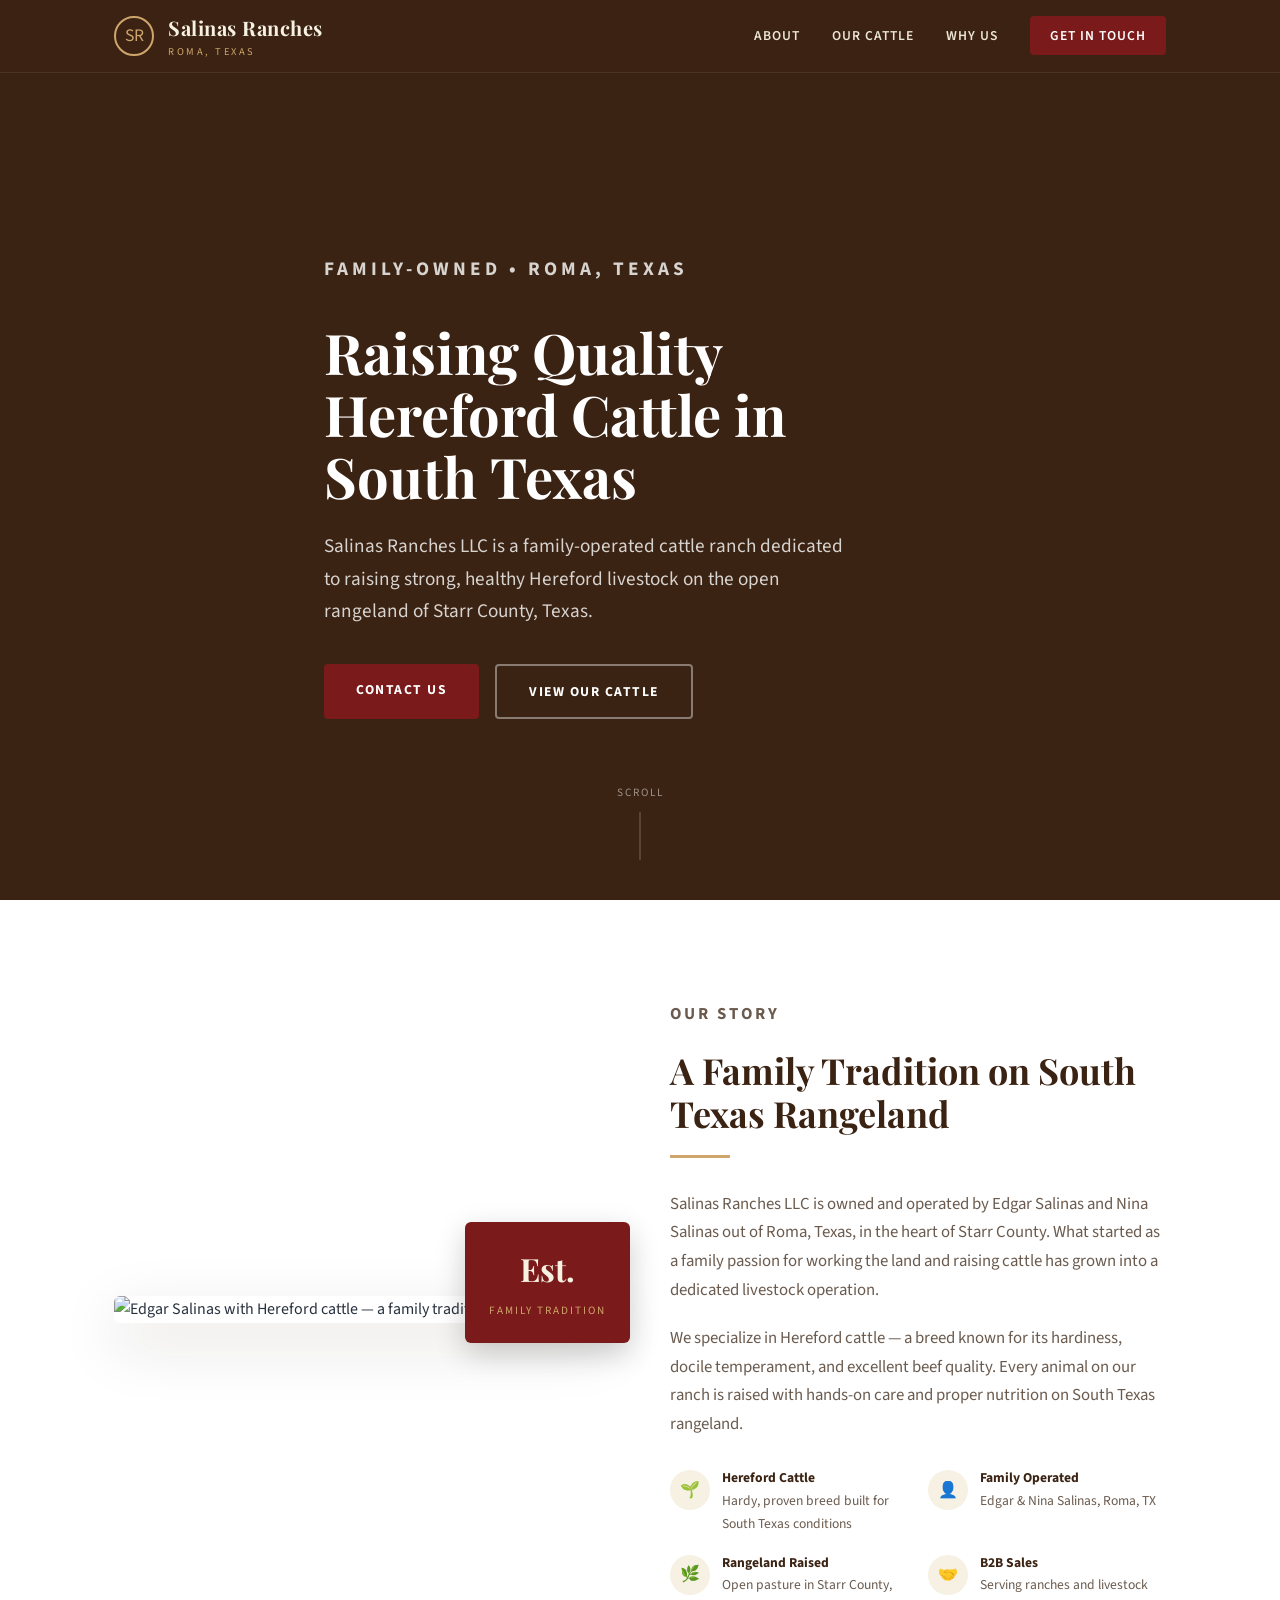
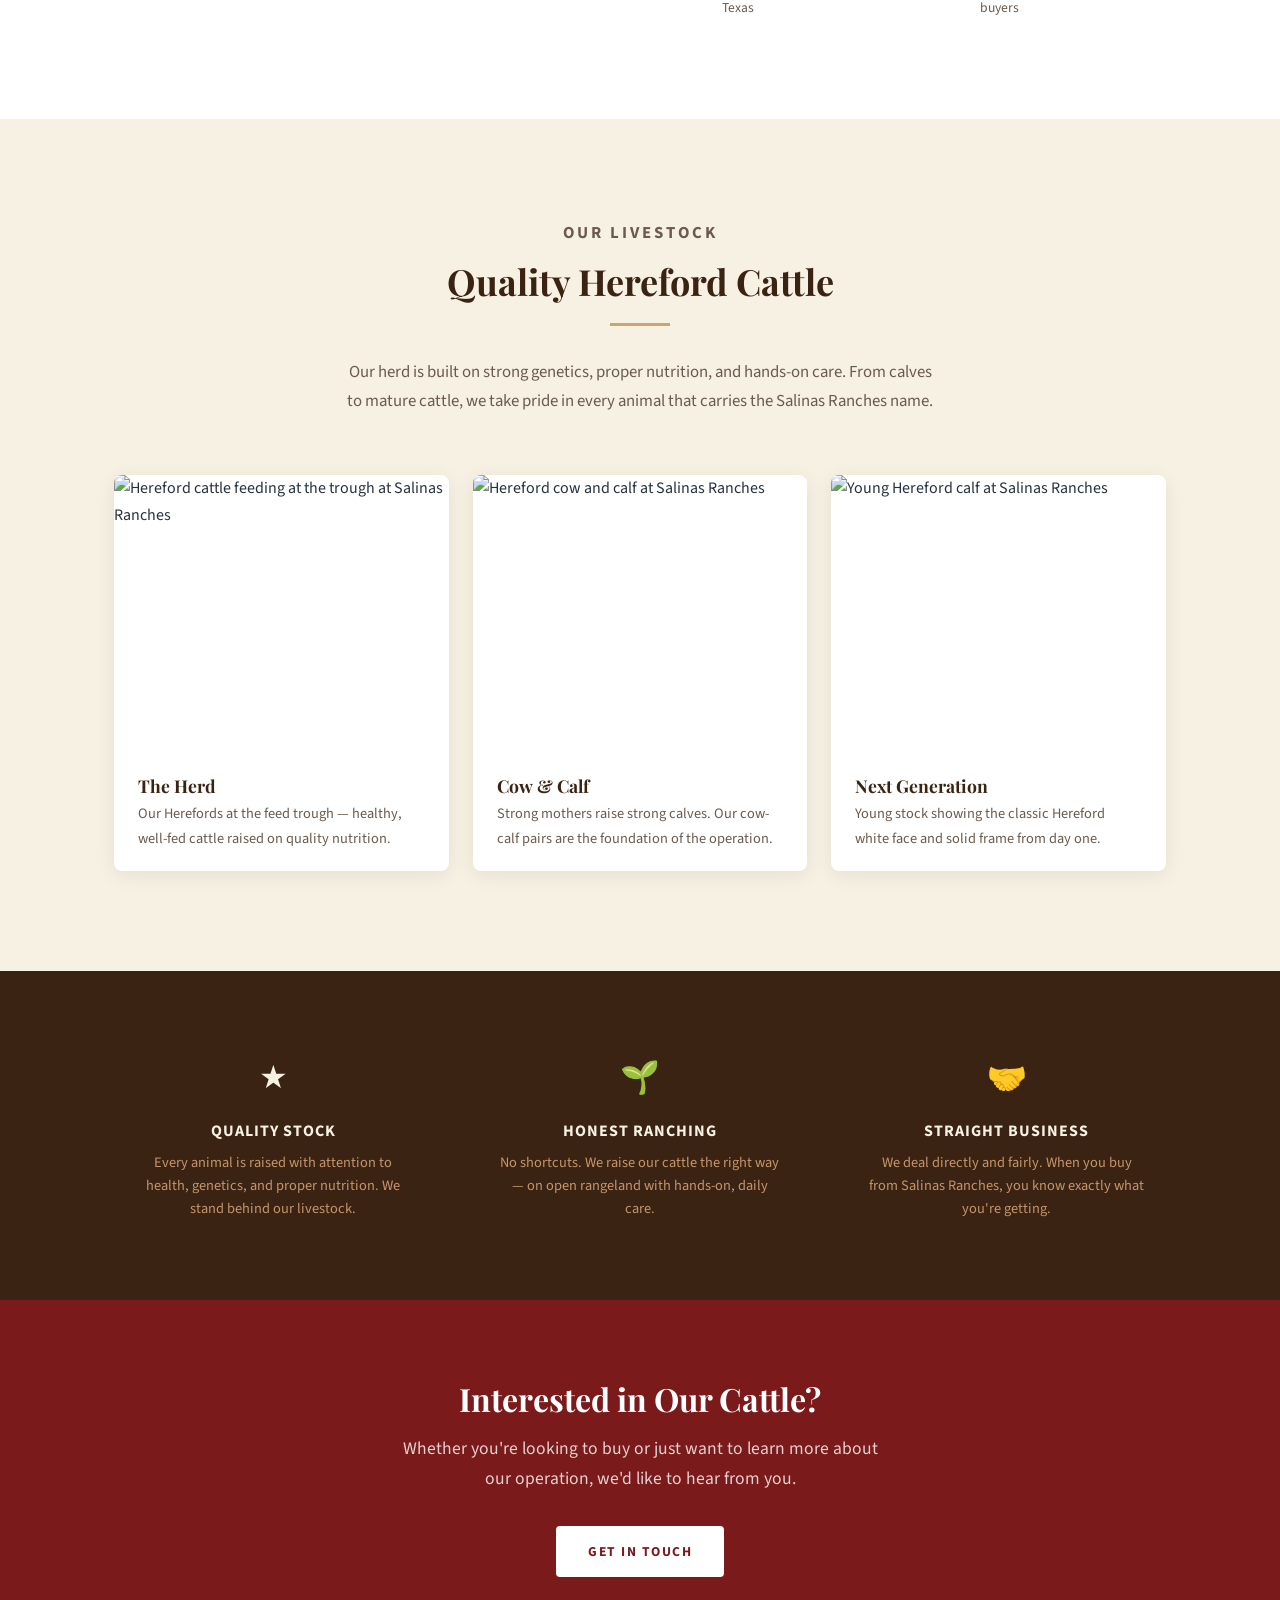
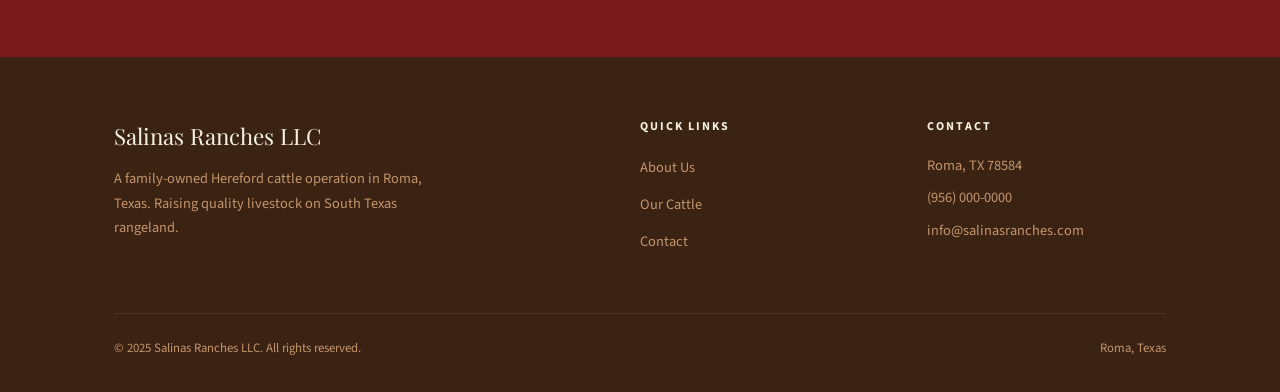
==== index.html @ a9dc79f1 "feat: initial Salinas Ranches LLC website Two-page static site for a family-owned Hereford cattle ra" ====
<!DOCTYPE html>
<html lang="en">
<head>
  <meta charset="UTF-8">
  <meta name="viewport" content="width=device-width, initial-scale=1.0">
  <title>Salinas Ranches LLC — Quality Hereford Cattle | Roma, Texas</title>
  <meta name="description" content="Salinas Ranches LLC is a family-owned Hereford cattle operation in Roma, Texas. Quality livestock raised with care on South Texas rangeland.">

  <!-- Fonts -->
  <link rel="preconnect" href="https://fonts.googleapis.com">
  <link rel="preconnect" href="https://fonts.gstatic.com" crossorigin>
  <link href="https://fonts.googleapis.com/css2?family=Playfair+Display:wght@400;700&family=Source+Sans+3:wght@400;600;700&display=swap" rel="stylesheet">

  <link rel="stylesheet" href="css/style.css">
</head>
<body>

  <!-- ========== HEADER ========== -->
  <header class="site-header">
    <nav class="nav container">
      <a href="index.html" class="nav-brand">
        <div class="nav-brand-icon">SR</div>
        <div>
          <span class="nav-brand-text">Salinas Ranches</span>
          <span class="nav-brand-sub">Roma, Texas</span>
        </div>
      </a>

      <button class="nav-toggle" aria-label="Toggle navigation" onclick="document.querySelector('.nav-links').classList.toggle('open')">
        <span></span><span></span><span></span>
      </button>

      <ul class="nav-links">
        <li><a href="#about">About</a></li>
        <li><a href="#cattle">Our Cattle</a></li>
        <li><a href="#values">Why Us</a></li>
        <li><a href="contact.html" class="nav-cta">Get in Touch</a></li>
      </ul>
    </nav>
  </header>

  <!-- ========== HERO ========== -->
  <section class="hero">
    <div class="hero-bg"></div>
    <div class="container hero-content">
      <p class="hero-label">Family-Owned &bull; Roma, Texas</p>
      <h1>Raising Quality Hereford Cattle in South&nbsp;Texas</h1>
      <p>Salinas Ranches LLC is a family-operated cattle ranch dedicated to raising strong, healthy Hereford livestock on the open rangeland of Starr County, Texas.</p>
      <div class="hero-actions">
        <a href="contact.html" class="btn btn-primary">Contact Us</a>
        <a href="#cattle" class="btn btn-outline">View Our Cattle</a>
      </div>
    </div>
    <div class="hero-scroll">
      Scroll
      <div class="hero-scroll-line"></div>
    </div>
  </section>

  <!-- ========== ABOUT ========== -->
  <section id="about" class="about">
    <div class="container about-grid">
      <div class="about-image-wrap">
        <img src="images/heritage-edgar.jpg" alt="Edgar Salinas with Hereford cattle — a family tradition">
        <div class="about-image-badge">
          <strong>Est.</strong>
          <span>Family Tradition</span>
        </div>
      </div>

      <div class="about-text">
        <p class="section-label">Our Story</p>
        <h2 class="section-heading">A Family Tradition on South Texas&nbsp;Rangeland</h2>
        <hr class="section-divider">
        <p>Salinas Ranches LLC is owned and operated by Edgar Salinas and Nina Salinas out of Roma, Texas, in the heart of Starr County. What started as a family passion for working the land and raising cattle has grown into a dedicated livestock operation.</p>
        <p>We specialize in Hereford cattle — a breed known for its hardiness, docile temperament, and excellent beef quality. Every animal on our ranch is raised with hands-on care and proper nutrition on South Texas rangeland.</p>

        <div class="about-details">
          <div class="about-detail">
            <div class="about-detail-icon">&#127793;</div>
            <div>
              <h4>Hereford Cattle</h4>
              <p>Hardy, proven breed built for South Texas conditions</p>
            </div>
          </div>
          <div class="about-detail">
            <div class="about-detail-icon">&#128100;</div>
            <div>
              <h4>Family Operated</h4>
              <p>Edgar &amp; Nina Salinas, Roma, TX</p>
            </div>
          </div>
          <div class="about-detail">
            <div class="about-detail-icon">&#127807;</div>
            <div>
              <h4>Rangeland Raised</h4>
              <p>Open pasture in Starr County, Texas</p>
            </div>
          </div>
          <div class="about-detail">
            <div class="about-detail-icon">&#129309;</div>
            <div>
              <h4>B2B Sales</h4>
              <p>Serving ranches and livestock buyers</p>
            </div>
          </div>
        </div>
      </div>
    </div>
  </section>

  <!-- ========== OUR CATTLE ========== -->
  <section id="cattle" class="cattle">
    <div class="container">
      <div class="cattle-header">
        <p class="section-label">Our Livestock</p>
        <h2 class="section-heading">Quality Hereford Cattle</h2>
        <hr class="section-divider">
        <p>Our herd is built on strong genetics, proper nutrition, and hands-on care. From calves to mature cattle, we take pride in every animal that carries the Salinas Ranches name.</p>
      </div>

      <div class="cattle-gallery">
        <div class="cattle-card">
          <img src="images/herd-feeding.jpg" alt="Hereford cattle feeding at the trough at Salinas Ranches">
          <div class="cattle-card-body">
            <h3>The Herd</h3>
            <p>Our Herefords at the feed trough — healthy, well-fed cattle raised on quality nutrition.</p>
          </div>
        </div>

        <div class="cattle-card">
          <img src="images/cow-and-calf.jpg" alt="Hereford cow and calf at Salinas Ranches">
          <div class="cattle-card-body">
            <h3>Cow &amp; Calf</h3>
            <p>Strong mothers raise strong calves. Our cow-calf pairs are the foundation of the operation.</p>
          </div>
        </div>

        <div class="cattle-card">
          <img src="images/young-calf.jpg" alt="Young Hereford calf at Salinas Ranches">
          <div class="cattle-card-body">
            <h3>Next Generation</h3>
            <p>Young stock showing the classic Hereford white face and solid frame from day one.</p>
          </div>
        </div>
      </div>
    </div>
  </section>

  <!-- ========== VALUES ========== -->
  <section id="values" class="values">
    <div class="container values-grid">
      <div class="value-item">
        <div class="value-item-icon">&#9733;</div>
        <h3>Quality Stock</h3>
        <p>Every animal is raised with attention to health, genetics, and proper nutrition. We stand behind our livestock.</p>
      </div>
      <div class="value-item">
        <div class="value-item-icon">&#127793;</div>
        <h3>Honest Ranching</h3>
        <p>No shortcuts. We raise our cattle the right way — on open rangeland with hands-on, daily care.</p>
      </div>
      <div class="value-item">
        <div class="value-item-icon">&#129309;</div>
        <h3>Straight Business</h3>
        <p>We deal directly and fairly. When you buy from Salinas Ranches, you know exactly what you're getting.</p>
      </div>
    </div>
  </section>

  <!-- ========== CTA ========== -->
  <section class="cta-banner">
    <div class="container">
      <h2>Interested in Our Cattle?</h2>
      <p>Whether you're looking to buy or just want to learn more about our operation, we'd like to hear from you.</p>
      <a href="contact.html" class="btn btn-white">Get in Touch</a>
    </div>
  </section>

  <!-- ========== FOOTER ========== -->
  <footer class="site-footer">
    <div class="container">
      <div class="footer-grid">
        <div>
          <div class="footer-brand">Salinas Ranches LLC</div>
          <p class="footer-desc">A family-owned Hereford cattle operation in Roma, Texas. Raising quality livestock on South Texas rangeland.</p>
        </div>

        <div>
          <div class="footer-heading">Quick Links</div>
          <ul class="footer-links">
            <li><a href="#about">About Us</a></li>
            <li><a href="#cattle">Our Cattle</a></li>
            <li><a href="contact.html">Contact</a></li>
          </ul>
        </div>

        <div>
          <div class="footer-heading">Contact</div>
          <div class="footer-contact-item">Roma, TX 78584</div>
          <div class="footer-contact-item">(956) 000-0000</div>
          <div class="footer-contact-item">info@salinasranches.com</div>
        </div>
      </div>

      <div class="footer-bottom">
        <span>&copy; 2025 Salinas Ranches LLC. All rights reserved.</span>
        <span>Roma, Texas</span>
      </div>
    </div>
  </footer>

</body>
</html>
---- css/style.css ----
/* ===================================================
   Salinas Ranches LLC — Roma, Texas
   =================================================== */

/* --- Reset & Base --- */
*, *::before, *::after {
  margin: 0;
  padding: 0;
  box-sizing: border-box;
}

:root {
  --brown-dark: #3B2313;
  --brown: #5C3D2E;
  --brown-medium: #8B5E3C;
  --brown-light: #C4956A;
  --maroon: #7B1A1A;
  --maroon-dark: #5A1010;
  --maroon-light: #9B2C2C;
  --gold: #CEA66B;
  --sage: #a09a7d;
  --cream: #F6F1E3;
  --cream-dark: #EDE6D4;
  --white: #FFFFFF;
  --text: #28323F;
  --text-light: #6B5B4F;
  --border: #D9CDBF;
}

html {
  scroll-behavior: smooth;
  font-size: 16px;
}

body {
  font-family: 'Source Sans 3', 'Segoe UI', sans-serif;
  color: var(--text);
  background: var(--cream);
  background-image: url("data:image/svg+xml,%3Csvg width='40' height='40' xmlns='http://www.w3.org/2000/svg'%3E%3Cfilter id='n'%3E%3CfeTurbulence type='fractalNoise' baseFrequency='0.9' numOctaves='4' stitchTiles='stitch'/%3E%3C/filter%3E%3Crect width='100%25' height='100%25' filter='url(%23n)' opacity='0.03'/%3E%3C/svg%3E");
  line-height: 1.7;
  -webkit-font-smoothing: antialiased;
}

img {
  max-width: 100%;
  height: auto;
  display: block;
}

a {
  color: var(--brown-medium);
  text-decoration: none;
  transition: color 0.2s;
}

a:hover {
  color: var(--maroon);
}

h1, h2, h3, h4 {
  font-family: 'Playfair Display', Georgia, serif;
  font-weight: 700;
  line-height: 1.2;
  color: var(--brown-dark);
}

/* --- Utility --- */
.container {
  max-width: 1100px;
  margin: 0 auto;
  padding: 0 24px;
}

.section-label {
  font-family: 'Source Sans 3', sans-serif;
  font-size: 0.75rem;
  font-weight: 700;
  letter-spacing: 3px;
  text-transform: uppercase;
  color: var(--maroon);
  margin-bottom: 12px;
}

.section-heading {
  font-size: 2.25rem;
  margin-bottom: 20px;
}

.section-divider {
  width: 60px;
  height: 3px;
  background: var(--gold);
  border: none;
  margin-bottom: 32px;
}

/* ===================================================
   HEADER / NAV
   =================================================== */
.site-header {
  position: fixed;
  top: 0;
  left: 0;
  right: 0;
  z-index: 100;
  background: rgba(59, 35, 19, 0.95);
  backdrop-filter: blur(8px);
  border-bottom: 1px solid rgba(255,255,255,0.08);
}

.nav {
  display: flex;
  align-items: center;
  justify-content: space-between;
  height: 72px;
}

.nav-brand {
  display: flex;
  align-items: center;
  gap: 14px;
  color: var(--cream);
  text-decoration: none;
}

.nav-brand-icon {
  width: 40px;
  height: 40px;
  border: 2px solid var(--gold);
  border-radius: 50%;
  display: flex;
  align-items: center;
  justify-content: center;
  font-size: 1.1rem;
  color: var(--gold);
}

.nav-brand-text {
  font-family: 'Playfair Display', Georgia, serif;
  font-size: 1.25rem;
  font-weight: 700;
  letter-spacing: 0.5px;
}

.nav-brand-sub {
  font-family: 'Source Sans 3', sans-serif;
  font-size: 0.65rem;
  letter-spacing: 2.5px;
  text-transform: uppercase;
  color: var(--gold);
  display: block;
  margin-top: -2px;
}

.nav-links {
  display: flex;
  align-items: center;
  gap: 32px;
  list-style: none;
}

.nav-links a {
  color: var(--cream-dark);
  font-size: 0.85rem;
  font-weight: 600;
  letter-spacing: 1px;
  text-transform: uppercase;
  padding: 4px 0;
  border-bottom: 2px solid transparent;
  transition: all 0.2s;
}

.nav-links a:hover,
.nav-links a.active {
  color: var(--white);
  border-bottom-color: var(--gold);
}

.nav-cta {
  background: var(--maroon) !important;
  color: var(--white) !important;
  padding: 10px 20px !important;
  border-radius: 4px;
  border-bottom: none !important;
}

.nav-cta:hover {
  background: var(--maroon-dark) !important;
}

/* Mobile nav toggle */
.nav-toggle {
  display: none;
  background: none;
  border: none;
  cursor: pointer;
  padding: 8px;
}

.nav-toggle span {
  display: block;
  width: 24px;
  height: 2px;
  background: var(--cream);
  margin: 5px 0;
  transition: all 0.3s;
}

/* ===================================================
   HERO
   =================================================== */
.hero {
  position: relative;
  min-height: 100vh;
  display: flex;
  align-items: center;
  overflow: hidden;
  background: var(--brown-dark);
}

.hero-bg {
  position: absolute;
  inset: 0;
  background-image: url('../images/hero-cattle.jpg');
  background-size: cover;
  background-position: center 40%;
  filter: brightness(0.45);
}

.hero-content {
  position: relative;
  z-index: 2;
  max-width: 680px;
  padding-top: 72px;
}

.hero-label {
  font-family: 'Source Sans 3', sans-serif;
  font-size: 0.75rem;
  font-weight: 700;
  letter-spacing: 4px;
  text-transform: uppercase;
  color: var(--gold);
  margin-bottom: 20px;
}

.hero h1 {
  font-size: 3.5rem;
  color: var(--white);
  margin-bottom: 24px;
  line-height: 1.1;
}

.hero p {
  font-size: 1.2rem;
  color: rgba(255,255,255,0.8);
  line-height: 1.7;
  margin-bottom: 36px;
  max-width: 520px;
}

.hero-actions {
  display: flex;
  gap: 16px;
  flex-wrap: wrap;
}

.btn {
  display: inline-block;
  padding: 14px 32px;
  font-family: 'Source Sans 3', sans-serif;
  font-size: 0.85rem;
  font-weight: 700;
  letter-spacing: 1.5px;
  text-transform: uppercase;
  border-radius: 4px;
  cursor: pointer;
  transition: all 0.25s;
  border: none;
  text-align: center;
}

.btn-primary {
  background: var(--maroon);
  color: var(--white);
}

.btn-primary:hover {
  background: var(--maroon-dark);
  color: var(--white);
}

.btn-outline {
  background: transparent;
  color: var(--white);
  border: 2px solid rgba(255,255,255,0.4);
}

.btn-outline:hover {
  border-color: var(--white);
  color: var(--white);
}

/* Scroll indicator */
.hero-scroll {
  position: absolute;
  bottom: 40px;
  left: 50%;
  transform: translateX(-50%);
  z-index: 2;
  text-align: center;
  color: rgba(255,255,255,0.5);
  font-size: 0.7rem;
  letter-spacing: 2px;
  text-transform: uppercase;
}

.hero-scroll-line {
  width: 1px;
  height: 48px;
  background: rgba(255,255,255,0.3);
  margin: 10px auto 0;
  animation: scrollPulse 2s ease-in-out infinite;
}

@keyframes scrollPulse {
  0%, 100% { opacity: 0.3; transform: scaleY(1); }
  50% { opacity: 0.8; transform: scaleY(1.2); }
}

/* ===================================================
   ABOUT SECTION
   =================================================== */
.about {
  padding: 100px 0;
  background: var(--white);
}

.about-grid {
  display: grid;
  grid-template-columns: 1fr 1fr;
  gap: 60px;
  align-items: center;
}

.about-image-wrap {
  position: relative;
}

.about-image-wrap img {
  border-radius: 6px;
  box-shadow: 0 20px 60px rgba(44, 24, 16, 0.15);
}

.about-image-badge {
  position: absolute;
  bottom: -20px;
  right: -20px;
  background: var(--maroon);
  color: var(--cream);
  padding: 20px 24px;
  border-radius: 6px;
  text-align: center;
  box-shadow: 0 10px 30px rgba(0,0,0,0.2);
}

.about-image-badge strong {
  display: block;
  font-family: 'Playfair Display', serif;
  font-size: 2rem;
}

.about-image-badge span {
  font-size: 0.7rem;
  letter-spacing: 2px;
  text-transform: uppercase;
  color: var(--gold);
}

.about-text p {
  color: var(--text-light);
  margin-bottom: 20px;
  font-size: 1.05rem;
}

.about-details {
  display: grid;
  grid-template-columns: 1fr 1fr;
  gap: 20px;
  margin-top: 32px;
}

.about-detail {
  display: flex;
  align-items: flex-start;
  gap: 12px;
}

.about-detail-icon {
  width: 40px;
  height: 40px;
  background: var(--cream);
  border-radius: 50%;
  display: flex;
  align-items: center;
  justify-content: center;
  flex-shrink: 0;
  font-size: 1rem;
}

.about-detail h4 {
  font-family: 'Source Sans 3', sans-serif;
  font-size: 0.85rem;
  font-weight: 700;
  margin-bottom: 2px;
}

.about-detail p {
  font-size: 0.85rem !important;
  margin-bottom: 0 !important;
  color: var(--text-light);
}

/* ===================================================
   CATTLE SECTION
   =================================================== */
.cattle {
  padding: 100px 0;
  background: var(--cream);
}

.cattle-header {
  text-align: center;
  max-width: 600px;
  margin: 0 auto 60px;
}

.cattle-header .section-divider {
  margin-left: auto;
  margin-right: auto;
}

.cattle-header p {
  color: var(--text-light);
  font-size: 1.05rem;
}

.cattle-gallery {
  display: grid;
  grid-template-columns: repeat(3, 1fr);
  gap: 24px;
}

.cattle-card {
  border-radius: 8px;
  overflow: hidden;
  background: var(--white);
  box-shadow: 0 4px 20px rgba(44, 24, 16, 0.08);
  transition: transform 0.3s, box-shadow 0.3s;
}

.cattle-card:hover {
  transform: translateY(-4px);
  box-shadow: 0 12px 40px rgba(44, 24, 16, 0.15);
}

.cattle-card img {
  width: 100%;
  height: 280px;
  object-fit: cover;
}

.cattle-card-body {
  padding: 20px 24px;
}

.cattle-card-body h3 {
  font-size: 1.1rem;
  margin-bottom: 6px;
}

.cattle-card-body p {
  font-size: 0.9rem;
  color: var(--text-light);
}

/* ===================================================
   VALUES / FEATURES STRIP
   =================================================== */
.values {
  padding: 80px 0;
  background: var(--brown-dark);
  color: var(--cream);
}

.values-grid {
  display: grid;
  grid-template-columns: repeat(3, 1fr);
  gap: 48px;
  text-align: center;
}

.value-item-icon {
  font-size: 2rem;
  margin-bottom: 16px;
}

.value-item h3 {
  font-family: 'Source Sans 3', sans-serif;
  font-size: 1rem;
  font-weight: 700;
  letter-spacing: 1px;
  text-transform: uppercase;
  color: var(--cream);
  margin-bottom: 10px;
}

.value-item p {
  font-size: 0.9rem;
  color: var(--brown-light);
  line-height: 1.6;
  max-width: 280px;
  margin: 0 auto;
}

/* ===================================================
   CTA BANNER
   =================================================== */
.cta-banner {
  padding: 80px 0;
  background: var(--maroon);
  text-align: center;
  color: var(--white);
}

.cta-banner h2 {
  color: var(--white);
  font-size: 2rem;
  margin-bottom: 16px;
}

.cta-banner p {
  font-size: 1.1rem;
  color: rgba(255,255,255,0.8);
  margin-bottom: 32px;
  max-width: 500px;
  margin-left: auto;
  margin-right: auto;
}

.btn-white {
  background: var(--white);
  color: var(--maroon);
}

.btn-white:hover {
  background: var(--cream);
  color: var(--maroon-dark);
}

/* ===================================================
   FOOTER
   =================================================== */
.site-footer {
  padding: 60px 0 32px;
  background: var(--brown-dark);
  color: var(--brown-light);
}

.footer-grid {
  display: grid;
  grid-template-columns: 2fr 1fr 1fr;
  gap: 48px;
  margin-bottom: 48px;
}

.footer-brand {
  font-family: 'Playfair Display', serif;
  font-size: 1.4rem;
  color: var(--cream);
  margin-bottom: 12px;
}

.footer-desc {
  font-size: 0.9rem;
  line-height: 1.7;
  max-width: 340px;
}

.footer-heading {
  font-family: 'Source Sans 3', sans-serif;
  font-size: 0.75rem;
  font-weight: 700;
  letter-spacing: 2px;
  text-transform: uppercase;
  color: var(--cream);
  margin-bottom: 16px;
}

.footer-links {
  list-style: none;
}

.footer-links li {
  margin-bottom: 10px;
}

.footer-links a {
  color: var(--brown-light);
  font-size: 0.9rem;
}

.footer-links a:hover {
  color: var(--cream);
}

.footer-contact-item {
  font-size: 0.9rem;
  margin-bottom: 8px;
}

.footer-bottom {
  border-top: 1px solid rgba(255,255,255,0.08);
  padding-top: 24px;
  display: flex;
  justify-content: space-between;
  align-items: center;
  font-size: 0.8rem;
}

/* ===================================================
   CONTACT PAGE
   =================================================== */
.page-header {
  padding: 140px 0 60px;
  background: var(--brown-dark);
  text-align: center;
  color: var(--cream);
}

.page-header h1 {
  color: var(--cream);
  font-size: 2.75rem;
  margin-bottom: 12px;
}

.page-header p {
  color: var(--brown-light);
  font-size: 1.1rem;
}

.contact-section {
  padding: 80px 0;
  background: var(--white);
}

.contact-grid {
  display: grid;
  grid-template-columns: 1fr 1fr;
  gap: 60px;
  align-items: start;
}

.contact-about h2 {
  font-size: 1.75rem;
  margin-bottom: 20px;
}

.contact-about p {
  color: var(--text-light);
  font-size: 1rem;
  margin-bottom: 16px;
  line-height: 1.8;
}

.contact-about img {
  border-radius: 6px;
  margin-top: 24px;
  box-shadow: 0 10px 30px rgba(44, 24, 16, 0.12);
}

.contact-info-list {
  margin-top: 28px;
  padding-top: 28px;
  border-top: 1px solid var(--border);
}

.contact-info-item {
  display: flex;
  align-items: center;
  gap: 14px;
  margin-bottom: 18px;
  font-size: 1rem;
}

.contact-info-item .icon {
  width: 36px;
  height: 36px;
  background: var(--cream);
  border-radius: 50%;
  display: flex;
  align-items: center;
  justify-content: center;
  flex-shrink: 0;
}

/* Form styles */
.contact-form-wrap {
  background: var(--cream);
  border-radius: 8px;
  padding: 40px;
}

.contact-form-wrap h3 {
  font-size: 1.3rem;
  margin-bottom: 8px;
}

.contact-form-wrap > p {
  color: var(--text-light);
  font-size: 0.9rem;
  margin-bottom: 28px;
}

.form-group {
  margin-bottom: 20px;
}

.form-group label {
  display: block;
  font-size: 0.8rem;
  font-weight: 700;
  letter-spacing: 1px;
  text-transform: uppercase;
  color: var(--brown);
  margin-bottom: 6px;
}

.form-group input,
.form-group textarea,
.form-group select {
  width: 100%;
  padding: 12px 16px;
  font-family: 'Source Sans 3', sans-serif;
  font-size: 1rem;
  color: var(--text);
  background: var(--white);
  border: 1px solid var(--border);
  border-radius: 4px;
  transition: border-color 0.2s;
}

.form-group input:focus,
.form-group textarea:focus,
.form-group select:focus {
  outline: none;
  border-color: var(--maroon);
}

.form-group textarea {
  min-height: 120px;
  resize: vertical;
}

.form-row {
  display: grid;
  grid-template-columns: 1fr 1fr;
  gap: 16px;
}

.btn-submit {
  width: 100%;
  padding: 16px;
  background: var(--maroon);
  color: var(--white);
  font-family: 'Source Sans 3', sans-serif;
  font-size: 0.85rem;
  font-weight: 700;
  letter-spacing: 1.5px;
  text-transform: uppercase;
  border: none;
  border-radius: 4px;
  cursor: pointer;
  transition: background 0.25s;
}

.btn-submit:hover {
  background: var(--maroon-dark);
}

/* ===================================================
   MAP PLACEHOLDER
   =================================================== */
.map-section {
  height: 360px;
  background: var(--cream-dark);
  display: flex;
  align-items: center;
  justify-content: center;
  color: var(--text-light);
  font-size: 0.9rem;
  border-top: 1px solid var(--border);
}

/* ===================================================
   RESPONSIVE
   =================================================== */
@media (max-width: 900px) {
  .about-grid,
  .contact-grid {
    grid-template-columns: 1fr;
    gap: 40px;
  }

  .cattle-gallery {
    grid-template-columns: 1fr 1fr;
  }

  .footer-grid {
    grid-template-columns: 1fr;
    gap: 32px;
  }

  .values-grid {
    grid-template-columns: 1fr;
    gap: 40px;
  }

  .hero h1 {
    font-size: 2.5rem;
  }

  .section-heading {
    font-size: 1.75rem;
  }

  .about-image-badge {
    bottom: -12px;
    right: 12px;
  }
}

@media (max-width: 640px) {
  .nav-links {
    display: none;
    position: absolute;
    top: 72px;
    left: 0;
    right: 0;
    background: var(--brown-dark);
    flex-direction: column;
    padding: 24px;
    gap: 20px;
    border-top: 1px solid rgba(255,255,255,0.08);
  }

  .nav-links.open {
    display: flex;
  }

  .nav-toggle {
    display: block;
  }

  .hero {
    min-height: 85vh;
  }

  .hero h1 {
    font-size: 2rem;
  }

  .hero p {
    font-size: 1rem;
  }

  .hero-actions {
    flex-direction: column;
  }

  .cattle-gallery {
    grid-template-columns: 1fr;
  }

  .form-row {
    grid-template-columns: 1fr;
  }

  .contact-form-wrap {
    padding: 28px 20px;
  }

  .footer-bottom {
    flex-direction: column;
    gap: 8px;
    text-align: center;
  }
}
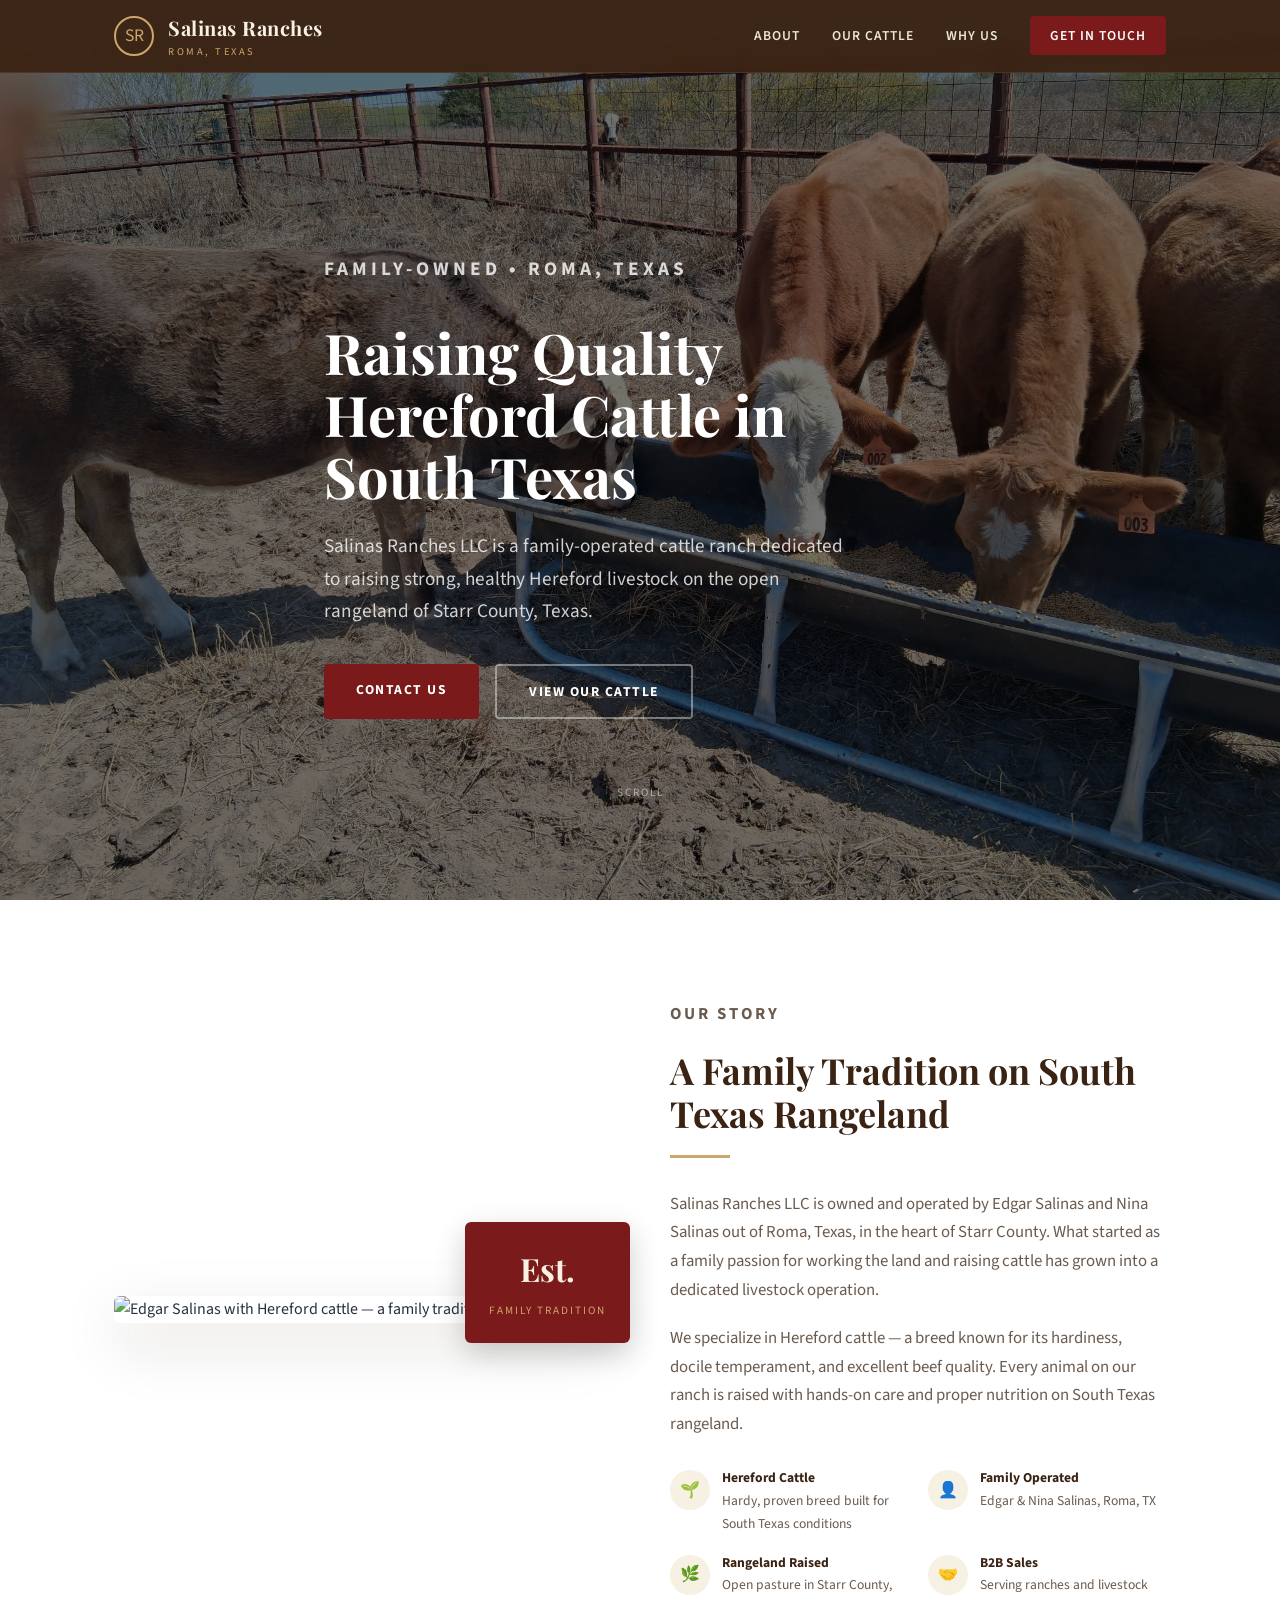
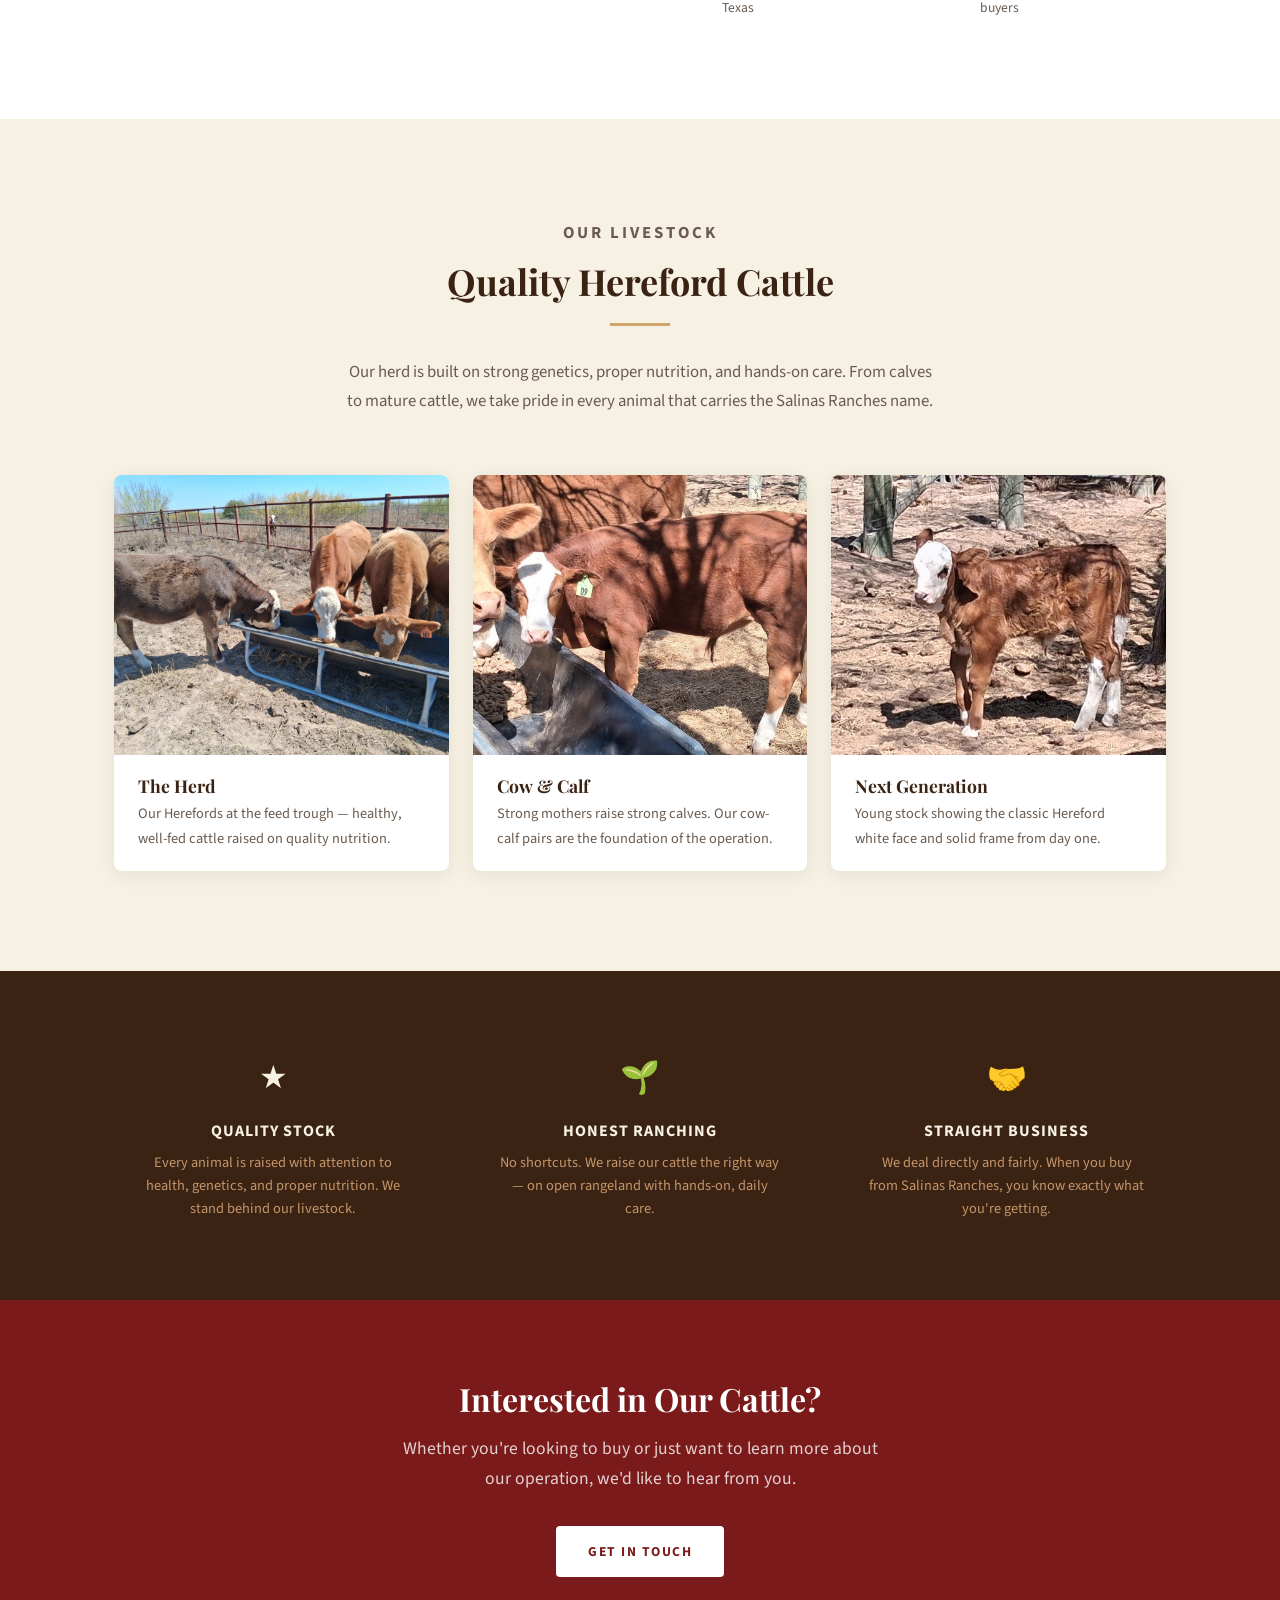
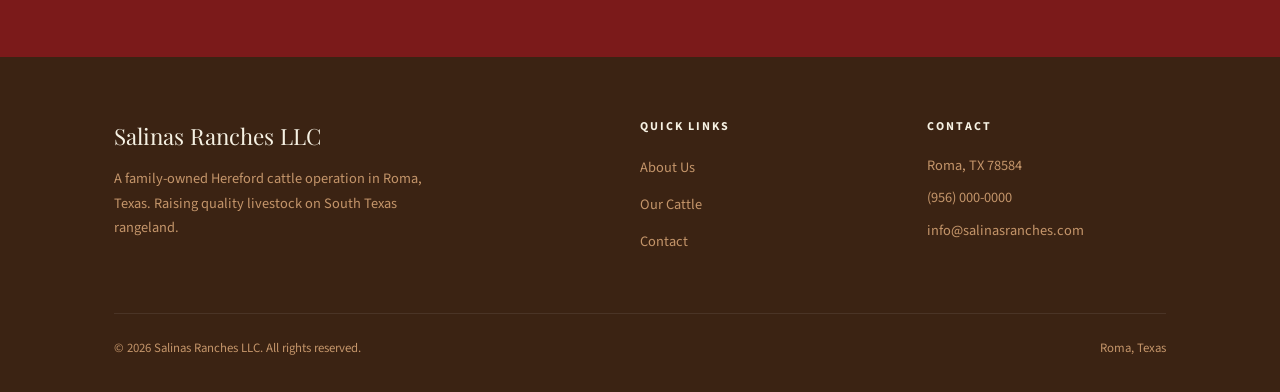
==== commit f626aedc: "Add cattle photos and fix copyright year to 2026 Co-Authored-By: Claude Opus 4.6 (1M context) <norep" ====
--- a/index.html
+++ b/index.html
@@ -204,7 +204,7 @@
       </div>
 
       <div class="footer-bottom">
-        <span>&copy; 2025 Salinas Ranches LLC. All rights reserved.</span>
+        <span>&copy; 2026 Salinas Ranches LLC. All rights reserved.</span>
         <span>Roma, Texas</span>
       </div>
     </div>
